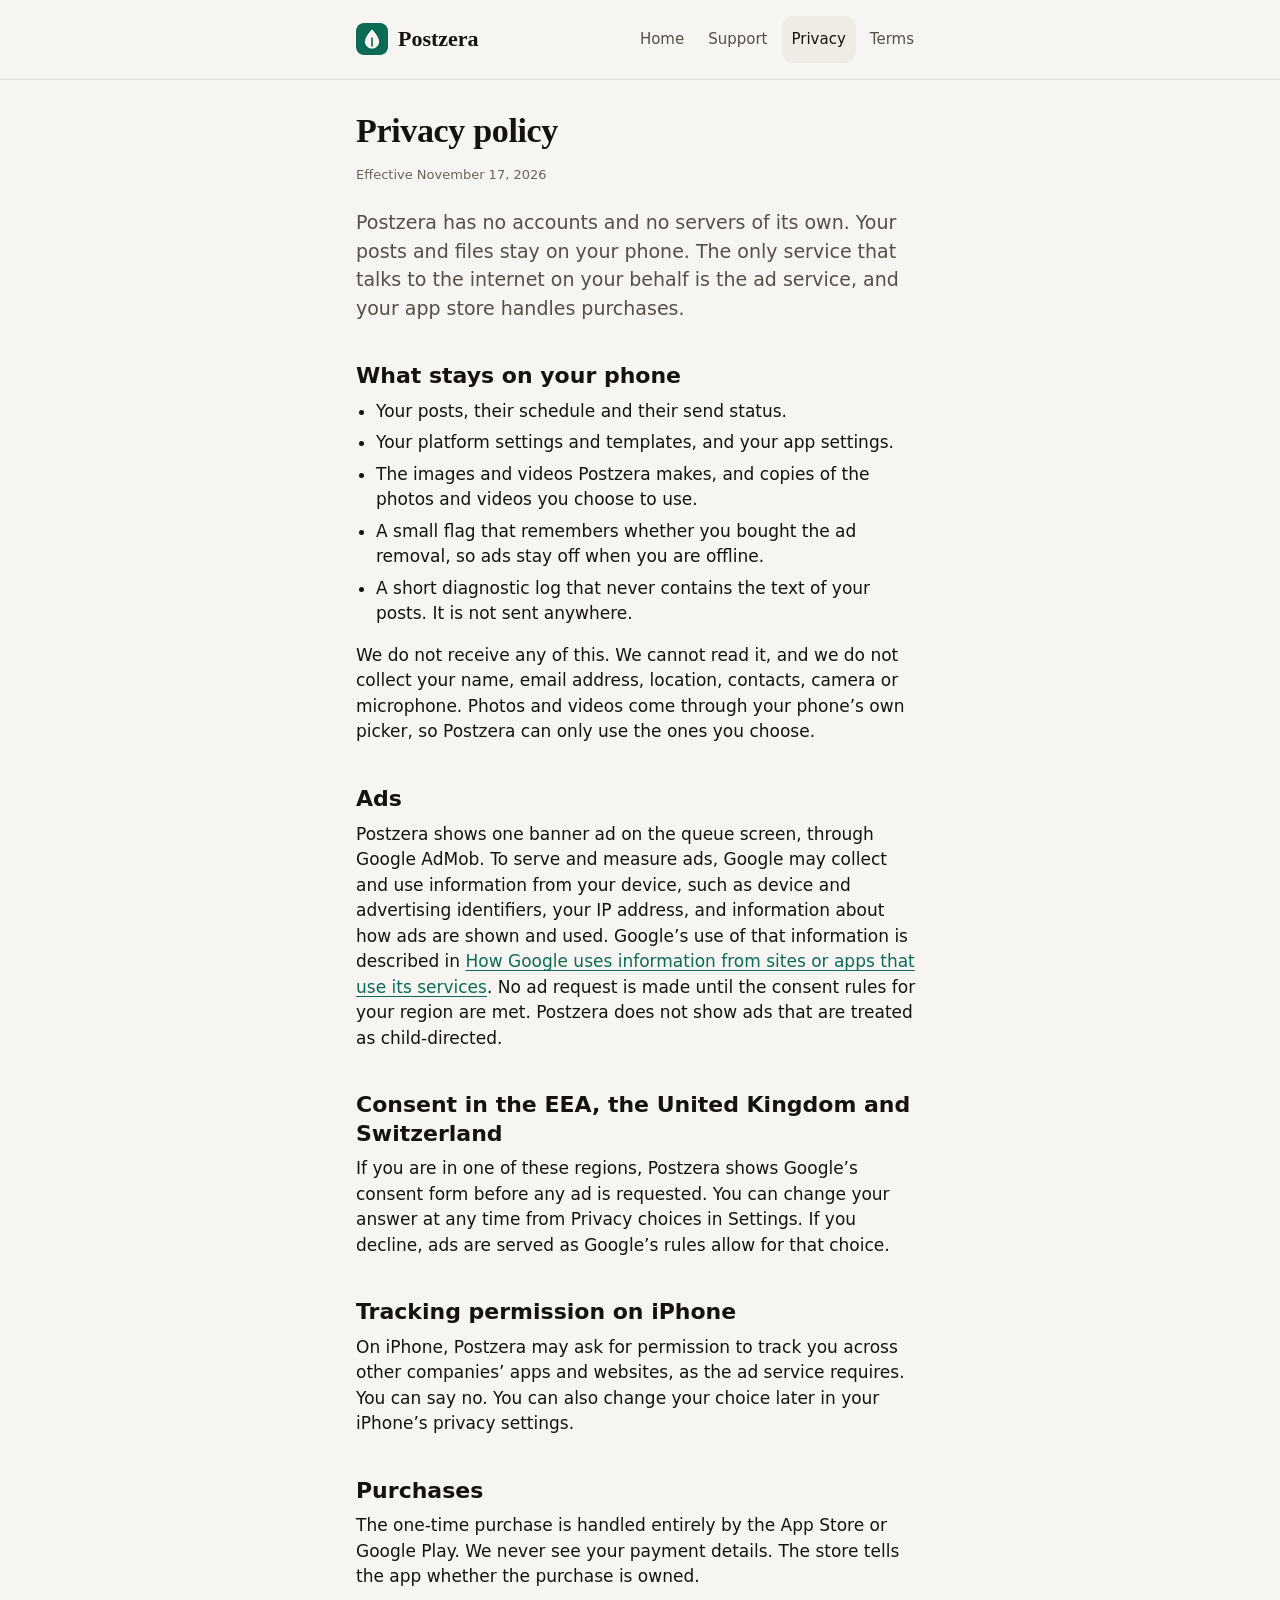
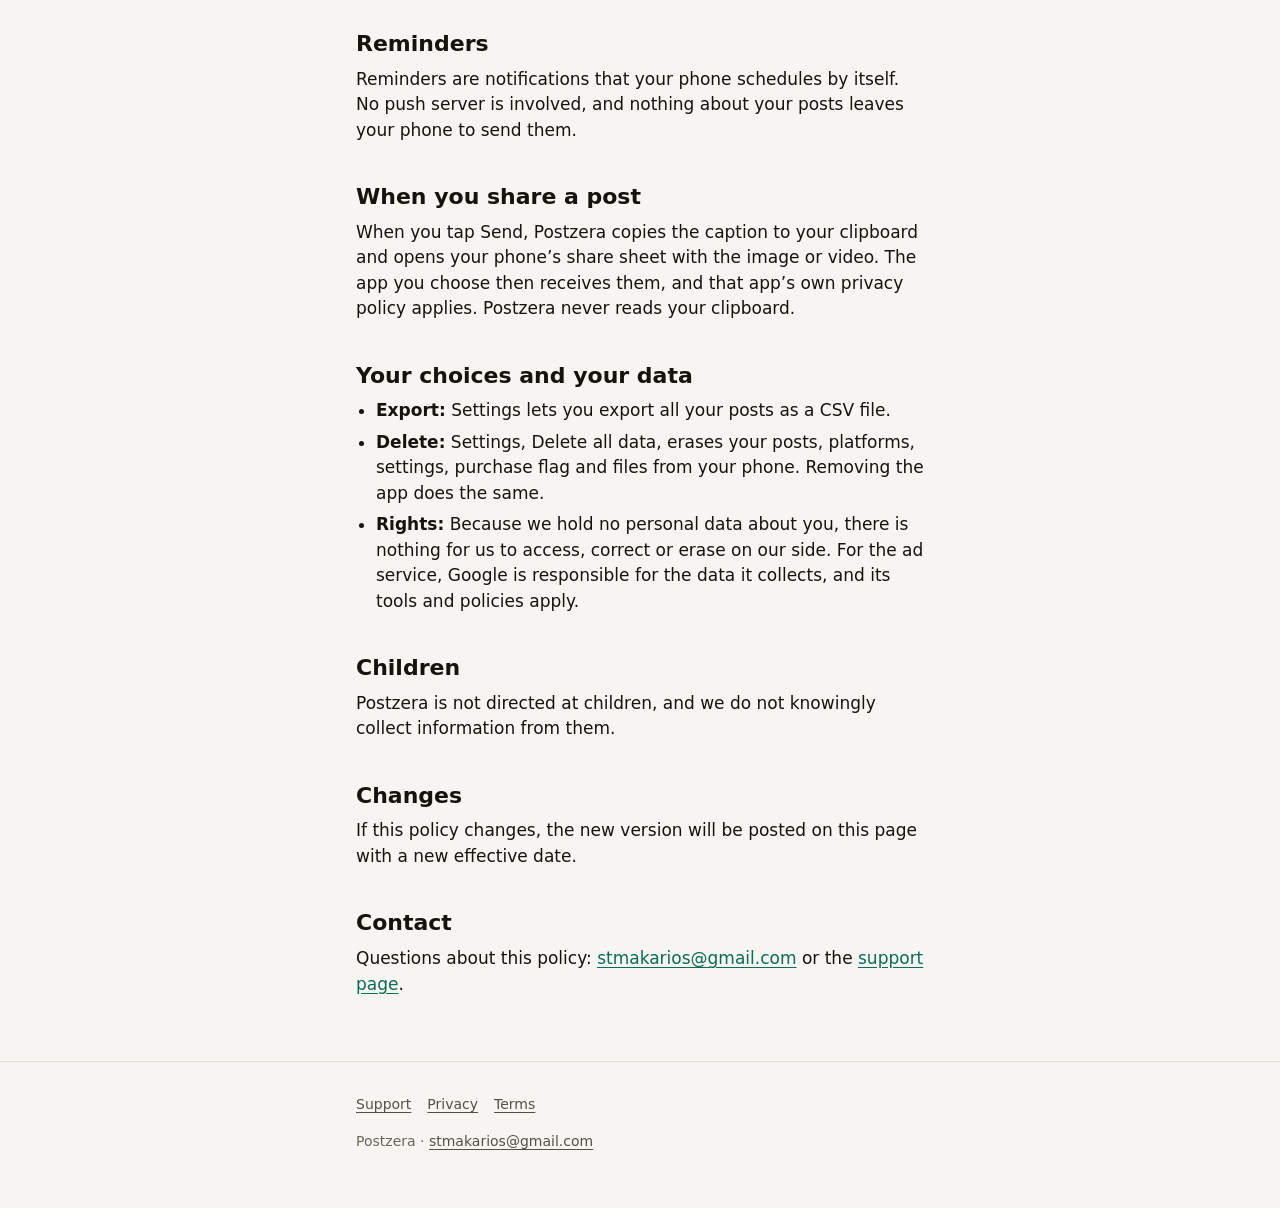
==== website/privacy.html @ 9d37cb4f "b20: website pages, styles and images (domain-specific tags follow with the URLs)" ====
<!DOCTYPE html>
<html lang="en">
<head>
<meta charset="utf-8">
<meta name="viewport" content="width=device-width, initial-scale=1">
<title>Postzera privacy policy</title>
<meta name="description" content="Postzera collects nothing off your phone. Read how your data, ads, consent and purchases work.">
<meta name="color-scheme" content="light dark">
<meta name="theme-color" content="#F7F5F1" media="(prefers-color-scheme: light)">
<meta name="theme-color" content="#0E0D0C" media="(prefers-color-scheme: dark)">
<meta property="og:type" content="website">
<meta property="og:site_name" content="Postzera">
<meta property="og:title" content="Postzera privacy policy">
<meta property="og:description" content="Postzera collects nothing off your phone. Read how your data, ads, consent and purchases work.">
<meta name="twitter:card" content="summary_large_image">
<meta name="twitter:title" content="Postzera privacy policy">
<meta name="twitter:description" content="Postzera collects nothing off your phone. Read how your data, ads, consent and purchases work.">
<link rel="icon" type="image/png" sizes="32x32" href="images/favicon-32.png">
<link rel="apple-touch-icon" href="images/favicon.png">
<link rel="stylesheet" href="style.css">
</head>
<body>
<header class="site"><div class="wrap">
<a class="brand" href="index.html"><img src="images/favicon-32.png" width="32" height="32" alt="">Postzera</a>
<nav class="site" aria-label="Main"><a href="index.html">Home</a><a href="support.html">Support</a><a href="privacy.html" aria-current="page">Privacy</a><a href="terms.html">Terms</a></nav>
</div></header>
<main><div class="wrap">
<h1>Privacy policy</h1>
<p class="meta">Effective November 17, 2026</p>
<p class="lead">Postzera has no accounts and no servers of its own. Your posts and files stay on your phone. The only service that talks to the internet on your behalf is the ad service, and your app store handles purchases.</p>

<h2>What stays on your phone</h2>
<ul>
<li>Your posts, their schedule and their send status.</li>
<li>Your platform settings and templates, and your app settings.</li>
<li>The images and videos Postzera makes, and copies of the photos and videos you choose to use.</li>
<li>A small flag that remembers whether you bought the ad removal, so ads stay off when you are offline.</li>
<li>A short diagnostic log that never contains the text of your posts. It is not sent anywhere.</li>
</ul>
<p>We do not receive any of this. We cannot read it, and we do not collect your name, email address, location, contacts, camera or microphone. Photos and videos come through your phone&rsquo;s own picker, so Postzera can only use the ones you choose.</p>

<h2>Ads</h2>
<p>Postzera shows one banner ad on the queue screen, through Google AdMob. To serve and measure ads, Google may collect and use information from your device, such as device and advertising identifiers, your IP address, and information about how ads are shown and used. Google&rsquo;s use of that information is described in <a href="https://policies.google.com/technologies/partner-sites">How Google uses information from sites or apps that use its services</a>. No ad request is made until the consent rules for your region are met. Postzera does not show ads that are treated as child-directed.</p>

<h2>Consent in the EEA, the United Kingdom and Switzerland</h2>
<p>If you are in one of these regions, Postzera shows Google&rsquo;s consent form before any ad is requested. You can change your answer at any time from Privacy choices in Settings. If you decline, ads are served as Google&rsquo;s rules allow for that choice.</p>

<h2>Tracking permission on iPhone</h2>
<p>On iPhone, Postzera may ask for permission to track you across other companies&rsquo; apps and websites, as the ad service requires. You can say no. You can also change your choice later in your iPhone&rsquo;s privacy settings.</p>

<h2>Purchases</h2>
<p>The one-time purchase is handled entirely by the App Store or Google Play. We never see your payment details. The store tells the app whether the purchase is owned.</p>

<h2>Reminders</h2>
<p>Reminders are notifications that your phone schedules by itself. No push server is involved, and nothing about your posts leaves your phone to send them.</p>

<h2>When you share a post</h2>
<p>When you tap Send, Postzera copies the caption to your clipboard and opens your phone&rsquo;s share sheet with the image or video. The app you choose then receives them, and that app&rsquo;s own privacy policy applies. Postzera never reads your clipboard.</p>

<h2>Your choices and your data</h2>
<ul>
<li><strong>Export:</strong> Settings lets you export all your posts as a CSV file.</li>
<li><strong>Delete:</strong> Settings, Delete all data, erases your posts, platforms, settings, purchase flag and files from your phone. Removing the app does the same.</li>
<li><strong>Rights:</strong> Because we hold no personal data about you, there is nothing for us to access, correct or erase on our side. For the ad service, Google is responsible for the data it collects, and its tools and policies apply.</li>
</ul>

<h2>Children</h2>
<p>Postzera is not directed at children, and we do not knowingly collect information from them.</p>

<h2>Changes</h2>
<p>If this policy changes, the new version will be posted on this page with a new effective date.</p>

<h2>Contact</h2>
<p>Questions about this policy: <a href="mailto:stmakarios@gmail.com">stmakarios@gmail.com</a> or the <a href="support.html">support page</a>.</p>

</div></main>
<footer class="site"><div class="wrap">
<nav aria-label="Footer"><a href="support.html">Support</a><a href="privacy.html">Privacy</a><a href="terms.html">Terms</a></nav>
<p>Postzera &middot; <a href="mailto:stmakarios@gmail.com">stmakarios@gmail.com</a></p>
</div></footer>
</body>
</html>
---- website/style.css ----
/* Postzera website. The app's color tokens, a system font stack, one 600 px
   reading column. No scripts, no external fonts. */
:root {
  color-scheme: light dark;
  --bg: #F7F5F1;
  --card: #FFFFFF;
  --tint: #EFECE6;
  --text: #16130F;
  --text-2: #554F48;
  --text-3: #6B645C;
  --border: #E3DFD7;
  --accent: #0B6B55;
  --accent-dim: #095645;
  --on-accent: #FFFFFF;
  --sans: system-ui, -apple-system, "Segoe UI", Roboto, "Helvetica Neue", Arial, "Noto Sans", sans-serif;
  --serif: ui-serif, "Iowan Old Style", "Palatino Linotype", Georgia, "Times New Roman", serif;
}
@media (prefers-color-scheme: dark) {
  :root {
    --bg: #0E0D0C;
    --card: #181614;
    --tint: #242120;
    --text: #F4F1EC;
    --text-2: #B8B1A7;
    --text-3: #968F85;
    --border: #2E2A27;
    --accent: #3FCF9D;
    --accent-dim: #2FB085;
    --on-accent: #07140F;
  }
}
*, *::before, *::after { box-sizing: border-box; }
html { -webkit-text-size-adjust: 100%; text-size-adjust: 100%; }
body {
  margin: 0;
  background: var(--bg);
  color: var(--text);
  font: 400 1.0625rem/1.5 var(--sans);
}
a { color: var(--accent); text-underline-offset: 0.18em; }
a:hover { color: var(--accent-dim); }
:focus-visible { outline: 2px solid var(--accent); outline-offset: 3px; border-radius: 4px; }

.wrap { max-width: 600px; margin: 0 auto; padding: 0 16px; }
header.site { padding: 16px 0; border-bottom: 0.5px solid var(--border); }
header.site .wrap { display: flex; align-items: center; justify-content: space-between; gap: 16px; flex-wrap: wrap; }
.brand { display: inline-flex; align-items: center; gap: 10px; color: var(--text); text-decoration: none; font: 600 1.375rem/1 var(--serif); }
.brand img { width: 32px; height: 32px; border-radius: 8px; display: block; }
nav.site { display: flex; gap: 4px; flex-wrap: wrap; }
nav.site a { color: var(--text-2); text-decoration: none; padding: 12px 10px; font-size: 0.9375rem; font-weight: 500; border-radius: 12px; }
nav.site a:hover, nav.site a[aria-current="page"] { color: var(--text); background: var(--tint); }

main { padding: 32px 0 48px; }
h1 { font: 600 2.125rem/1.1 var(--serif); margin: 0 0 16px; letter-spacing: -0.01em; }
h2 { font: 600 1.375rem/1.3 var(--sans); margin: 40px 0 8px; }
h3 { font: 600 1.0625rem/1.3 var(--sans); margin: 24px 0 4px; }
p { margin: 0 0 16px; }
ul, ol { margin: 0 0 16px; padding-left: 1.25rem; }
li { margin-bottom: 6px; }
.lead { font-size: 1.1875rem; color: var(--text-2); }
.meta { color: var(--text-3); font-size: 0.8125rem; margin-bottom: 24px; }

.card { background: var(--card); border: 0.5px solid var(--border); border-radius: 16px; padding: 16px; margin: 0 0 16px; }
.card h3 { margin-top: 0; }
.card p:last-child, .card ul:last-child { margin-bottom: 0; }
.steps { list-style: none; padding: 0; counter-reset: step; }
.steps li { counter-increment: step; display: flex; gap: 12px; }
.steps li::before {
  content: counter(step);
  flex: none; width: 32px; height: 32px; border-radius: 999px;
  background: var(--accent); color: var(--on-accent);
  display: flex; align-items: center; justify-content: center; font-weight: 600;
}
.steps p { margin: 0; }
.steps strong { display: block; }

.button {
  display: inline-flex; align-items: center; justify-content: center;
  min-height: 48px; padding: 0 24px; border-radius: 12px;
  background: var(--accent); color: var(--on-accent);
  font-weight: 600; text-decoration: none;
}
.button:hover { background: var(--accent-dim); color: var(--on-accent); }
.button.secondary { background: transparent; color: var(--text); border: 0.5px solid var(--border); }
.button.secondary:hover { background: var(--tint); color: var(--text); }

details { background: var(--card); border: 0.5px solid var(--border); border-radius: 16px; margin: 0 0 8px; }
summary { cursor: pointer; padding: 16px; font-weight: 600; min-height: 48px; }
details > div { padding: 0 16px 16px; }
details p:last-child { margin-bottom: 0; }

footer.site { border-top: 0.5px solid var(--border); padding: 24px 0 40px; color: var(--text-3); font-size: 0.875rem; }
footer.site nav { display: flex; gap: 4px 16px; flex-wrap: wrap; margin-bottom: 8px; }
footer.site a { color: var(--text-2); padding: 8px 0; }

@media (prefers-reduced-motion: reduce) { * { transition: none !important; animation: none !important; scroll-behavior: auto !important; } }
@media print {
  :root { --bg: #fff; --card: #fff; --text: #000; --text-2: #222; --text-3: #444; --border: #bbb; --accent: #000; }
  header.site nav, .button { display: none; }
  a { color: #000; }
}
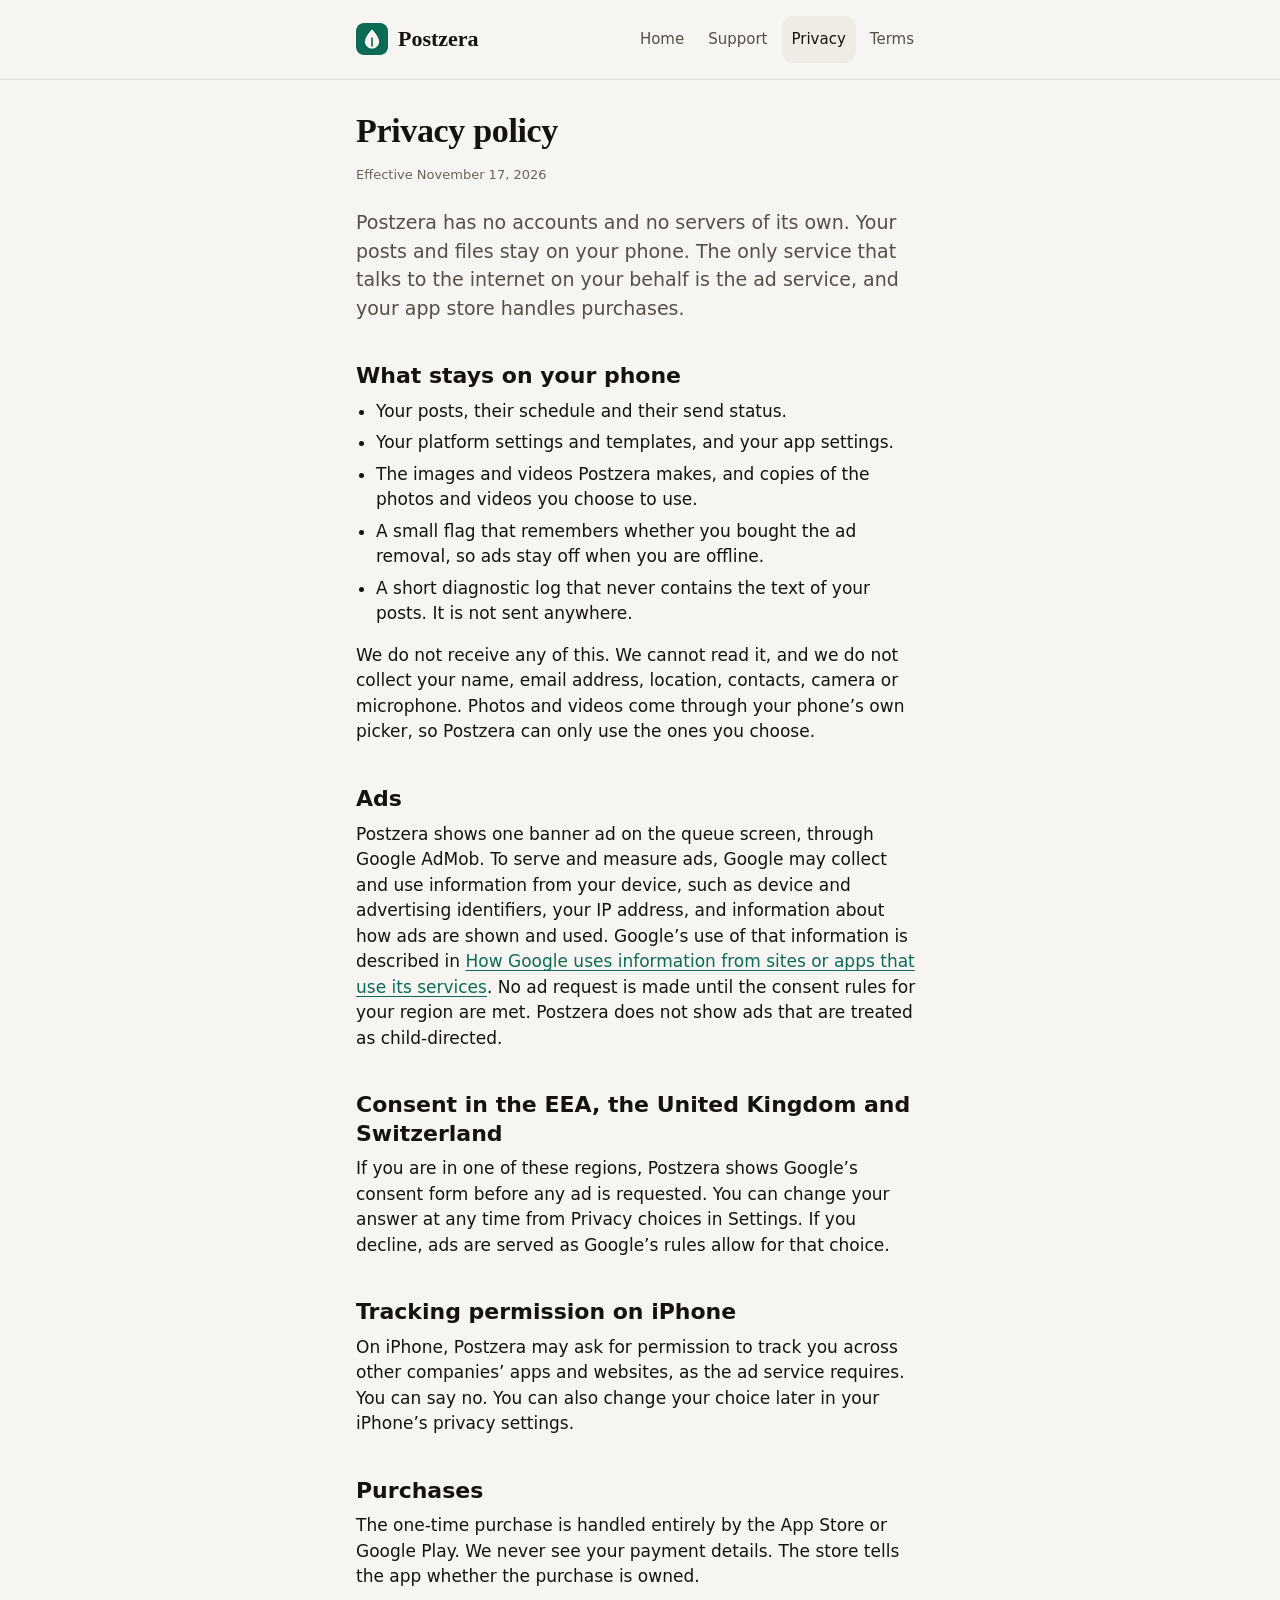
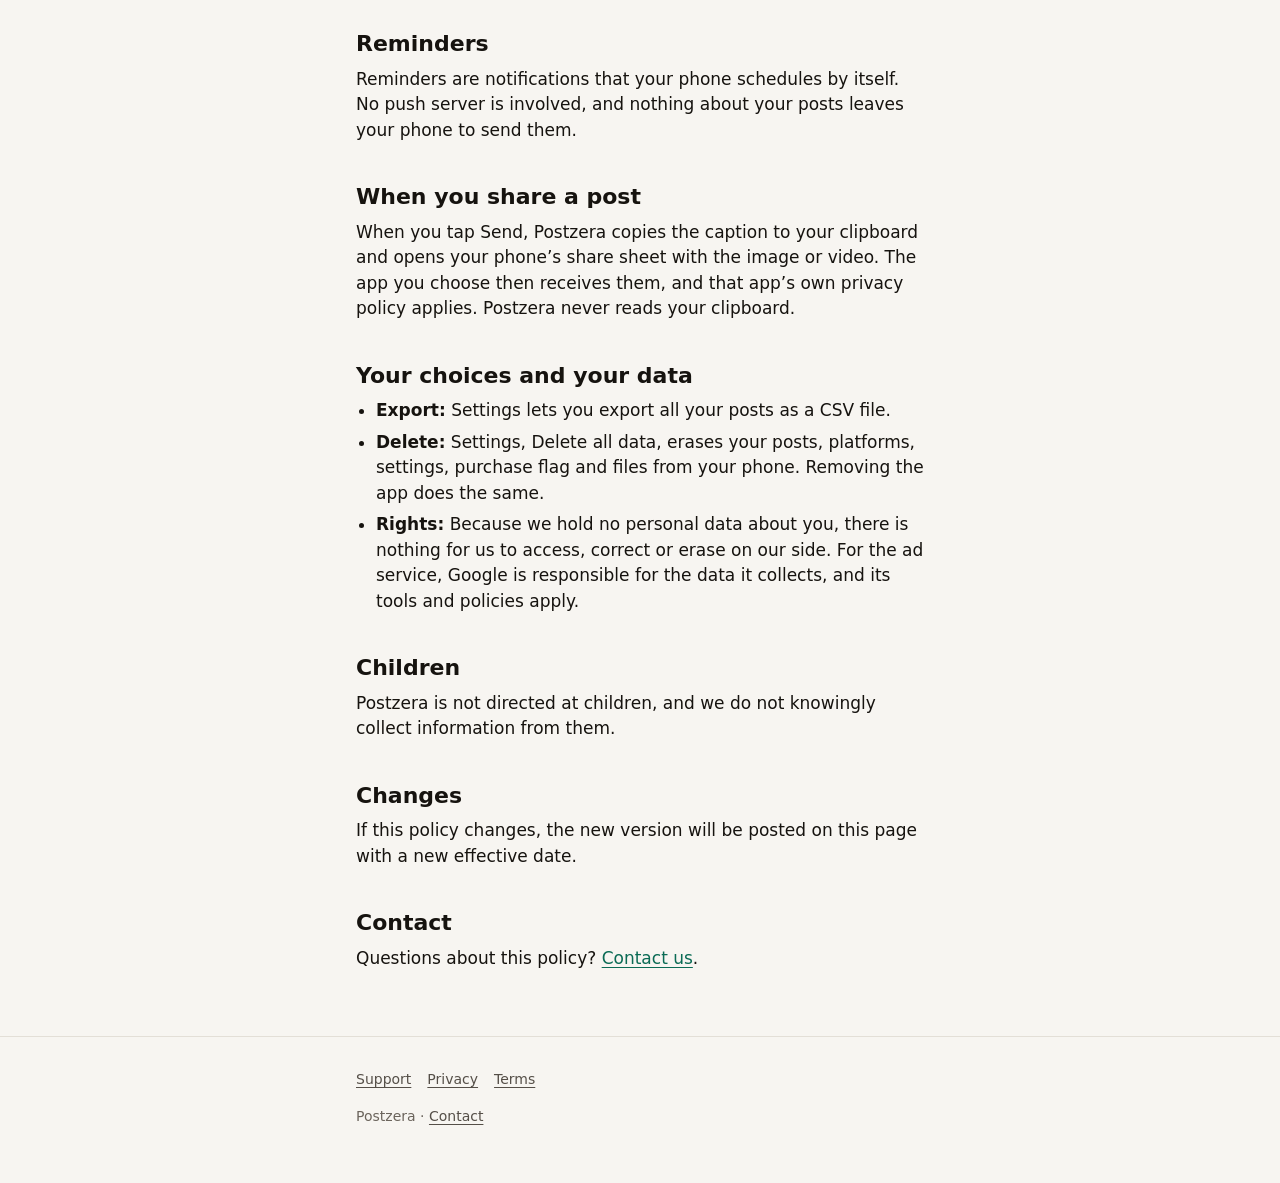
==== commit f25609ff: "b20-fix: real URLs, canonical and sitemap, store badges, email only on the support page" ====
--- a/website/privacy.html
+++ b/website/privacy.html
@@ -15,14 +15,20 @@
 <meta name="twitter:card" content="summary_large_image">
 <meta name="twitter:title" content="Postzera privacy policy">
 <meta name="twitter:description" content="Postzera collects nothing off your phone. Read how your data, ads, consent and purchases work.">
+<link rel="canonical" href="https://postzera.godswisdomv1.workers.dev/privacy">
+<meta property="og:url" content="https://postzera.godswisdomv1.workers.dev/privacy">
+<meta property="og:image" content="https://postzera.godswisdomv1.workers.dev/images/og.png">
+<meta property="og:image:width" content="1200">
+<meta property="og:image:height" content="630">
+<meta name="twitter:image" content="https://postzera.godswisdomv1.workers.dev/images/og.png">
 <link rel="icon" type="image/png" sizes="32x32" href="images/favicon-32.png">
 <link rel="apple-touch-icon" href="images/favicon.png">
 <link rel="stylesheet" href="style.css">
 </head>
 <body>
 <header class="site"><div class="wrap">
-<a class="brand" href="index.html"><img src="images/favicon-32.png" width="32" height="32" alt="">Postzera</a>
-<nav class="site" aria-label="Main"><a href="index.html">Home</a><a href="support.html">Support</a><a href="privacy.html" aria-current="page">Privacy</a><a href="terms.html">Terms</a></nav>
+<a class="brand" href="/"><img src="images/favicon-32.png" width="32" height="32" alt="">Postzera</a>
+<nav class="site" aria-label="Main"><a href="/">Home</a><a href="/support">Support</a><a href="/privacy" aria-current="page">Privacy</a><a href="/terms">Terms</a></nav>
 </div></header>
 <main><div class="wrap">
 <h1>Privacy policy</h1>
@@ -71,12 +77,12 @@
 <p>If this policy changes, the new version will be posted on this page with a new effective date.</p>
 
 <h2>Contact</h2>
-<p>Questions about this policy: <a href="mailto:stmakarios@gmail.com">stmakarios@gmail.com</a> or the <a href="support.html">support page</a>.</p>
+<p>Questions about this policy? <a href="/support">Contact us</a>.</p>
 
 </div></main>
 <footer class="site"><div class="wrap">
-<nav aria-label="Footer"><a href="support.html">Support</a><a href="privacy.html">Privacy</a><a href="terms.html">Terms</a></nav>
-<p>Postzera &middot; <a href="mailto:stmakarios@gmail.com">stmakarios@gmail.com</a></p>
+<nav aria-label="Footer"><a href="/support">Support</a><a href="/privacy">Privacy</a><a href="/terms">Terms</a></nav>
+<p>Postzera &middot; <a href="/support">Contact</a></p>
 </div></footer>
 </body>
 </html>
--- a/website/style.css
+++ b/website/style.css
@@ -60,6 +60,9 @@
 .lead { font-size: 1.1875rem; color: var(--text-2); }
 .meta { color: var(--text-3); font-size: 0.8125rem; margin-bottom: 24px; }
 
+.badges { display: flex; gap: 12px; flex-wrap: wrap; margin: 24px 0 0; }
+.badges img { display: block; height: 54px; width: auto; }
+
 .card { background: var(--card); border: 0.5px solid var(--border); border-radius: 16px; padding: 16px; margin: 0 0 16px; }
 .card h3 { margin-top: 0; }
 .card p:last-child, .card ul:last-child { margin-bottom: 0; }
